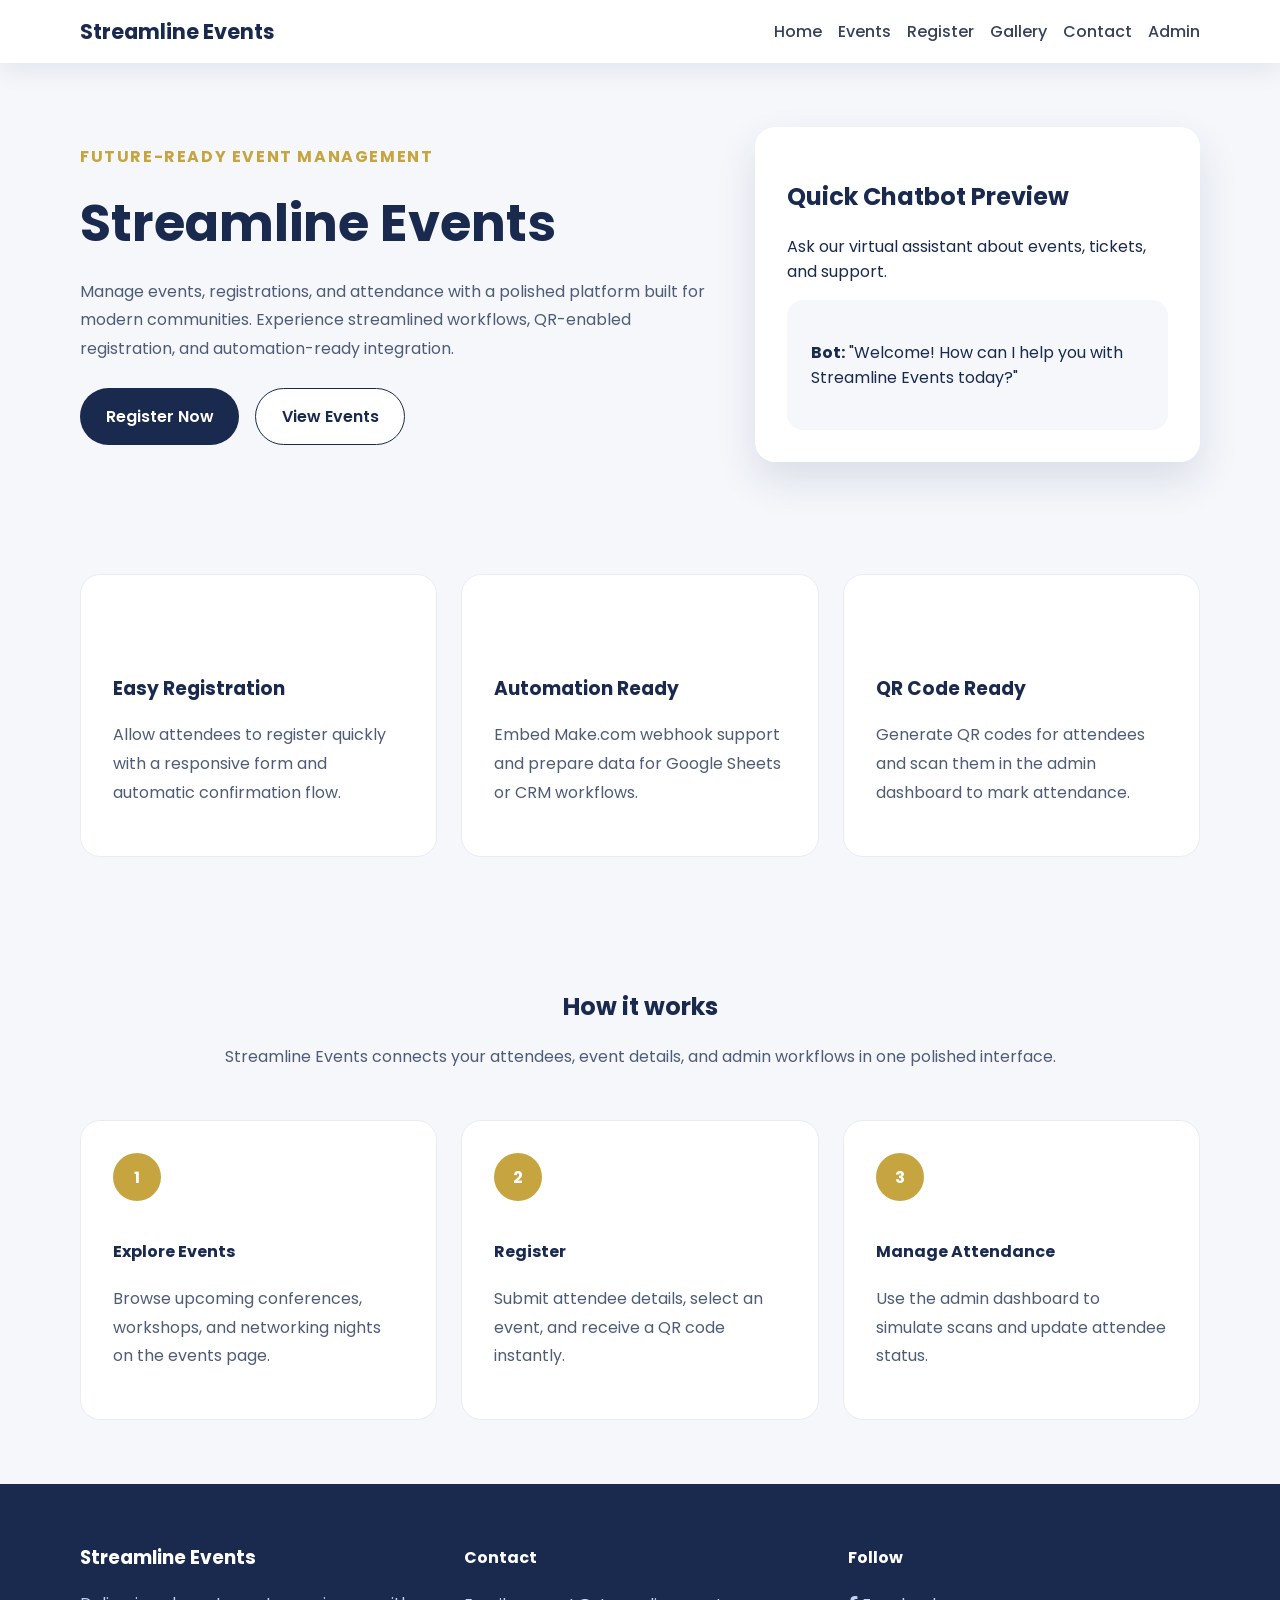
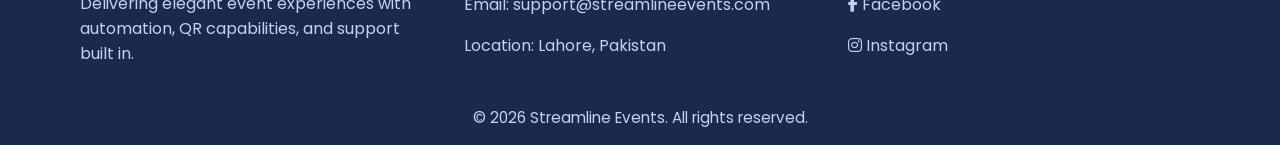
==== index.html @ 6bfb5fe2 "first commit" ====
<!DOCTYPE html>
<html lang="en">
<head>
  <meta charset="UTF-8" />
  <meta name="viewport" content="width=device-width, initial-scale=1.0" />
  <title>Streamline Events | Home</title>
  <link rel="preconnect" href="https://fonts.googleapis.com" />
  <link rel="preconnect" href="https://fonts.gstatic.com" crossorigin />
  <link href="https://fonts.googleapis.com/css2?family=Poppins:wght@300;400;500;600;700&display=swap" rel="stylesheet" />
  <link rel="stylesheet" href="https://cdnjs.cloudflare.com/ajax/libs/font-awesome/6.5.1/css/all.min.css" integrity="sha512-H4oJ61CwPq8bFhfGf7eH3eIuFPeQh+8RId0nJ5zWJpq+F+bD+5pcKXk067YmPbt7OR5jv2LeAqz3YBUGMQ+I5Q==" crossorigin="anonymous" referrerpolicy="no-referrer" />
  <link rel="stylesheet" href="css/style.css" />
</head>
<body>
  <header class="site-header">
    <div class="container nav-container">
      <a class="brand" href="index.html">Streamline Events</a>
      <button class="nav-toggle" aria-label="Toggle menu" aria-expanded="false"><i class="fa-solid fa-bars"></i></button>
      <nav class="main-nav">
        <a href="index.html">Home</a>
        <a href="events.html">Events</a>
        <a href="register.html">Register</a>
        <a href="gallery.html">Gallery</a>
        <a href="contact.html">Contact</a>
        <a href="admin.html">Admin</a>
      </nav>
    </div>
  </header>

  <main>
    <section class="hero-section">
      <div class="container hero-content">
        <div class="hero-copy">
          <span class="eyebrow">Future-Ready Event Management</span>
          <h1>Streamline Events</h1>
          <p>Manage events, registrations, and attendance with a polished platform built for modern communities. Experience streamlined workflows, QR-enabled registration, and automation-ready integration.</p>
          <div class="hero-actions">
            <a class="btn btn-primary" href="register.html">Register Now</a>
            <a class="btn btn-secondary" href="events.html">View Events</a>
          </div>
        </div>
        <div class="hero-preview card shadow">
          <h2>Quick Chatbot Preview</h2>
          <p>Ask our virtual assistant about events, tickets, and support.</p>
          <div class="chatbot-preview">
            <p><strong>Bot:</strong> "Welcome! How can I help you with Streamline Events today?"</p>
          </div>
        </div>
      </div>
    </section>

    <section class="section-alt">
      <div class="container feature-grid">
        <article class="feature-card">
          <i class="fa-solid fa-calendar-check feature-icon"></i>
          <h3>Easy Registration</h3>
          <p>Allow attendees to register quickly with a responsive form and automatic confirmation flow.</p>
        </article>
        <article class="feature-card">
          <i class="fa-solid fa-bell-concierge feature-icon"></i>
          <h3>Automation Ready</h3>
          <p>Embed Make.com webhook support and prepare data for Google Sheets or CRM workflows.</p>
        </article>
        <article class="feature-card">
          <i class="fa-solid fa-qrcode feature-icon"></i>
          <h3>QR Code Ready</h3>
          <p>Generate QR codes for attendees and scan them in the admin dashboard to mark attendance.</p>
        </article>
      </div>
    </section>

    <section class="container review-section">
      <div class="section-heading">
        <h2>How it works</h2>
        <p>Streamline Events connects your attendees, event details, and admin workflows in one polished interface.</p>
      </div>
      <div class="steps-grid">
        <div class="step-card">
          <span class="step-number">1</span>
          <h4>Explore Events</h4>
          <p>Browse upcoming conferences, workshops, and networking nights on the events page.</p>
        </div>
        <div class="step-card">
          <span class="step-number">2</span>
          <h4>Register</h4>
          <p>Submit attendee details, select an event, and receive a QR code instantly.</p>
        </div>
        <div class="step-card">
          <span class="step-number">3</span>
          <h4>Manage Attendance</h4>
          <p>Use the admin dashboard to simulate scans and update attendee status.</p>
        </div>
      </div>
    </section>
  </main>

  <footer class="site-footer">
    <div class="container footer-grid">
      <div>
        <h3>Streamline Events</h3>
        <p>Delivering elegant event experiences with automation, QR capabilities, and support built in.</p>
      </div>
      <div>
        <h4>Contact</h4>
        <p>Email: <a href="mailto:support@streamlineevents.com">support@streamlineevents.com</a></p>
        <p>Location: Lahore, Pakistan</p>
      </div>
      <div>
        <h4>Follow</h4>
        <p><a href="#"><i class="fa-brands fa-facebook-f"></i> Facebook</a></p>
        <p><a href="#"><i class="fa-brands fa-instagram"></i> Instagram</a></p>
      </div>
    </div>
    <div class="footer-note">© 2026 Streamline Events. All rights reserved.</div>
  </footer>

  <script src="js/main.js"></script>
  <script>/* Botpress embed placeholder */
    window.botpressWebchat = { botId: 'YOUR_BOTPRESS_BOT_ID', host: 'https://cdn.botpress.com' };
  </script>
  <script src="https://cdn.botpress.com/webchat/v0/inject.js"></script>
</body>
</html>
---- css/style.css ----
:root {
  --navy: #1A2A4F;
  --white: #ffffff;
  --gold: #C6A43F;
  --light-grey: #f5f7fb;
  --dark-grey: #37415a;
  --shadow: 0 18px 40px rgba(26, 42, 79, 0.12);
}

* {
  box-sizing: border-box;
}

html {
  scroll-behavior: smooth;
}

body {
  margin: 0;
  font-family: 'Poppins', sans-serif;
  background: var(--light-grey);
  color: var(--navy);
}

a {
  color: inherit;
  text-decoration: none;
}

img {
  max-width: 100%;
  display: block;
}

.container {
  width: min(1120px, calc(100% - 2rem));
  margin: 0 auto;
}

.site-header {
  background: var(--white);
  position: sticky;
  top: 0;
  z-index: 100;
  box-shadow: 0 8px 24px rgba(7, 26, 61, 0.08);
}

.nav-container {
  display: flex;
  align-items: center;
  justify-content: space-between;
  gap: 1rem;
  padding: 1rem 0;
}

.brand {
  font-size: 1.3rem;
  font-weight: 700;
  color: var(--navy);
}

.main-nav {
  display: flex;
  flex-wrap: wrap;
  gap: 1rem;
}

.main-nav a {
  font-weight: 500;
  color: var(--dark-grey);
  transition: color 0.2s ease;
}

.main-nav a:hover {
  color: var(--gold);
}

.hero-section,
.page-hero {
  padding: 4rem 0;
}

.hero-content,
.contact-grid,
.admin-panel {
  display: grid;
  gap: 2rem;
}

.hero-content {
  grid-template-columns: 1.3fr 0.9fr;
  align-items: center;
}

.hero-copy h1,
.page-hero h1 {
  font-size: clamp(2.5rem, 4vw, 4rem);
  margin: 0;
  color: var(--navy);
}

.eyebrow {
  display: inline-block;
  margin-bottom: 1rem;
  color: var(--gold);
  font-weight: 700;
  letter-spacing: 0.1em;
  text-transform: uppercase;
}

.hero-copy p,
.page-hero p,
.section-heading p,
.feature-card p,
.step-card p,
.event-card p {
  line-height: 1.8;
  color: #4f5c78;
}

.hero-actions {
  display: flex;
  flex-wrap: wrap;
  gap: 1rem;
  margin-top: 1.5rem;
}

.btn {
  display: inline-flex;
  align-items: center;
  justify-content: center;
  padding: 0.95rem 1.6rem;
  border-radius: 999px;
  font-weight: 600;
  border: none;
  cursor: pointer;
  transition: transform 0.2s ease, box-shadow 0.2s ease;
}

.btn:hover {
  transform: translateY(-2px);
  box-shadow: var(--shadow);
}

.btn-primary {
  background: var(--navy);
  color: var(--white);
}

.btn-secondary {
  background: var(--white);
  color: var(--navy);
  border: 1px solid var(--navy);
}

.card,
.form-card,
.qr-card,
.map-card,
.admin-card,
.feature-card,
.step-card,
.event-card {
  background: var(--white);
  border-radius: 20px;
  padding: 2rem;
}

.shadow {
  box-shadow: var(--shadow);
}

.hero-preview {
  min-height: 320px;
}

.chatbot-preview {
  background: var(--light-grey);
  border-radius: 16px;
  padding: 1.5rem;
  margin-top: 1rem;
}

.feature-grid {
  display: grid;
  grid-template-columns: repeat(3, minmax(220px, 1fr));
  gap: 1.5rem;
  padding: 3rem 0;
}

.feature-card {
  border: 1px solid #e9ecf4;
}

.feature-icon {
  font-size: 2rem;
  color: var(--gold);
  margin-bottom: 1rem;
}

.section-heading {
  text-align: center;
  padding: 4rem 0 2rem;
}

.step-card {
  border: 1px solid #e9ecf4;
}

.step-number {
  display: inline-flex;
  height: 3rem;
  width: 3rem;
  align-items: center;
  justify-content: center;
  border-radius: 50%;
  background: var(--gold);
  color: var(--white);
  font-weight: 700;
  margin-bottom: 1rem;
}

.steps-grid {
  display: grid;
  grid-template-columns: repeat(3, minmax(220px, 1fr));
  gap: 1.5rem;
  padding-bottom: 4rem;
}

.event-cards {
  display: grid;
  grid-template-columns: repeat(auto-fit, minmax(260px, 1fr));
  gap: 1.5rem;
  padding-bottom: 4rem;
}

.event-card {
  position: relative;
}

.event-label {
  display: inline-block;
  background: var(--gold);
  color: var(--white);
  padding: 0.35rem 0.85rem;
  border-radius: 999px;
  font-size: 0.85rem;
  margin-bottom: 1rem;
}

.event-meta {
  color: #6b7a99;
  font-size: 0.95rem;
  margin-bottom: 1rem;
}

.form-section,
.contact-grid,
.admin-panel {
  display: grid;
  grid-template-columns: 1.2fr 0.8fr;
  gap: 2rem;
  padding: 3rem 0 5rem;
}

.form-card input,
.form-card select,
.form-card textarea,
.scanner-box input {
  width: 100%;
  border: 1px solid #daddf0;
  border-radius: 12px;
  padding: 0.95rem 1rem;
  margin-top: 0.5rem;
  margin-bottom: 1.25rem;
  font-family: inherit;
}

.form-card label,
.scanner-box label {
  font-weight: 600;
}

.qr-card {
  display: flex;
  flex-direction: column;
  justify-content: center;
}

.qr-preview {
  display: grid;
  place-items: center;
  min-height: 220px;
  border: 1px dashed #daddf0;
  border-radius: 18px;
  padding: 1rem;
  background: var(--light-grey);
}

.gallery-grid {
  display: grid;
  grid-template-columns: repeat(auto-fit, minmax(220px, 1fr));
  gap: 1.5rem;
  padding: 3rem 0 4rem;
}

.gallery-card {
  border-radius: 20px;
  overflow: hidden;
}

.gallery-card img {
  height: 240px;
  object-fit: cover;
}

.gallery-card figcaption {
  padding: 0.95rem 1rem;
  background: var(--white);
  color: var(--dark-grey);
}

.contact-grid {
  grid-template-columns: 1fr 1fr;
  gap: 2rem;
  padding-bottom: 4rem;
}

.map-card iframe {
  border: none;
  width: 100%;
  height: 420px;
  border-radius: 20px;
}

.contact-details p {
  margin: 0.85rem 0;
  color: #4f5c78;
}

.admin-card {
  padding: 2rem;
}

.table-wrap {
  overflow-x: auto;
}

table {
  width: 100%;
  border-collapse: collapse;
}

thead {
  background: var(--navy);
  color: var(--white);
}

thead th,
tbody td {
  text-align: left;
  padding: 1rem 1rem;
  border-bottom: 1px solid #e6eaf4;
}

tbody tr:hover {
  background: #f7f9ff;
}

.scanner-box {
  display: grid;
  gap: 1rem;
}

.site-footer {
  background: var(--navy);
  color: #c2d2f0;
  padding: 2.5rem 0 1rem;
}

.footer-grid {
  display: grid;
  grid-template-columns: repeat(3, minmax(180px, 1fr));
  gap: 2rem;
  align-items: start;
}

.footer-grid h4,
.footer-grid h3 {
  color: var(--white);
}

.footer-grid a {
  color: #c2d2f0;
}

.footer-note {
  margin-top: 1.5rem;
  text-align: center;
  font-size: 0.95rem;
}

.page-hero {
  background: linear-gradient(135deg, rgba(26,42,79,0.98), rgba(26,42,79,0.9));
  color: var(--white);
  padding: 4rem 0;
}

.page-hero h1,
.page-hero p {
  color: var(--white);
}

.page-hero p {
  max-width: 720px;
}

@media (max-width: 900px) {
  .hero-content,
  .form-section,
  .contact-grid,
  .admin-panel,
  .feature-grid,
  .steps-grid {
    grid-template-columns: 1fr;
  }

  .main-nav {
    justify-content: center;
  }
}

@media (max-width: 640px) {
  .nav-container {
    flex-direction: column;
    align-items: flex-start;
  }

  .hero-section,
  .page-hero {
    padding: 3rem 0;
  }

  .gallery-card img {
    height: 200px;
  }

  .map-card iframe {
    height: 300px;
  }
}

/* Additional responsive tweaks */
@media (max-width: 1200px) {
  .container {
    width: min(960px, calc(100% - 2rem));
  }

  .feature-grid {
    grid-template-columns: repeat(2, minmax(220px, 1fr));
  }

  .steps-grid {
    grid-template-columns: repeat(2, minmax(220px, 1fr));
  }

  .footer-grid {
    grid-template-columns: repeat(2, minmax(180px, 1fr));
  }
}

@media (max-width: 900px) {
  .brand {
    font-size: 1.1rem;
  }

  .main-nav a {
    padding: 0.45rem 0.6rem;
    font-size: 0.95rem;
  }

  .hero-preview {
    min-height: 260px;
  }

  .gallery-card img {
    height: 220px;
  }
}

@media (max-width: 480px) {
  .nav-container {
    align-items: center;
  }

  .main-nav {
    width: 100%;
    justify-content: center;
    gap: 0.5rem;
  }

  .main-nav a {
    display: inline-block;
    padding: 0.6rem 0.9rem;
    border-radius: 10px;
    background: transparent;
  }

  .hero-section,
  .page-hero {
    padding: 2rem 0;
  }

  .hero-content {
    grid-template-columns: 1fr;
  }

  .hero-copy h1 {
    font-size: clamp(1.8rem, 7vw, 2.6rem);
  }

  .hero-preview {
    min-height: 180px;
  }

  .feature-grid,
  .steps-grid {
    grid-template-columns: 1fr;
  }

  .footer-grid {
    grid-template-columns: 1fr;
    text-align: center;
  }

  .map-card iframe {
    height: 240px;
  }
}

/* Accessibility & small polish */
.btn {
  transition: transform 0.12s ease, box-shadow 0.12s ease;
}

.eyebrow {
  color: var(--gold);
}

.feature-icon,
.event-label,
.step-number {
  color: var(--white);
}

/* Mobile nav toggle */
.nav-toggle {
  display: none;
  background: transparent;
  border: none;
  font-size: 1.25rem;
  color: var(--navy);
  padding: 0.35rem 0.5rem;
  cursor: pointer;
}

@media (max-width: 640px) {
  .nav-toggle {
    display: inline-flex;
    align-items: center;
    justify-content: center;
    color: var(--navy);
  }

  .main-nav {
    display: none;
    width: 100%;
  }

  .main-nav.open {
    display: flex;
    flex-direction: column;
    gap: 0.6rem;
    margin-top: 0.75rem;
    background: var(--white);
    padding: 0.75rem;
    border-radius: 12px;
    box-shadow: 0 8px 20px rgba(26,42,79,0.06);
  }

  .main-nav a {
    padding: 0.5rem 0.25rem;
    color: var(--dark-grey);
  }
}

/* ============ FORM VALIDATION STYLES ============ */
.required {
  color: #e74c3c;
}

.form-note {
  font-size: 0.9rem;
  color: #7f8c8d;
  margin-top: 1rem;
}

.error-message {
  color: #e74c3c;
  font-size: 0.85rem;
  margin-top: 0.35rem;
  margin-bottom: 0.5rem;
  min-height: 1.2rem;
}

input.input-error,
select.input-error,
textarea.input-error {
  border: 2px solid #e74c3c !important;
  background-color: rgba(231, 76, 60, 0.05);
}

input.input-valid,
select.input-valid,
textarea.input-valid {
  border: 2px solid #27ae60 !important;
  background-color: rgba(39, 174, 96, 0.03);
}

.form-card input:disabled,
.form-card select:disabled {
  background: var(--light-grey);
  cursor: not-allowed;
}

/* ============ ADMIN SECTION STYLES ============ */
.admin-section {
  padding: 3rem 0;
}

.admin-tabs {
  display: flex;
  gap: 0.5rem;
  margin-bottom: 2rem;
  flex-wrap: wrap;
  background: var(--white);
  padding: 1rem;
  border-radius: 12px;
  box-shadow: 0 2px 8px rgba(26, 42, 79, 0.04);
}

.tab-btn {
  background: transparent;
  border: none;
  padding: 0.75rem 1.5rem;
  cursor: pointer;
  font-weight: 600;
  color: var(--dark-grey);
  border-bottom: 3px solid transparent;
  transition: all 0.2s ease;
  border-radius: 8px 8px 0 0;
}

.tab-btn:hover {
  color: var(--gold);
}

.tab-btn.active {
  color: var(--navy);
  border-bottom-color: var(--gold);
  background: var(--light-grey);
}

.tab-content {
  display: none;
}

.tab-content.active {
  display: block;
}

.stats-grid {
  display: grid;
  grid-template-columns: repeat(4, minmax(200px, 1fr));
  gap: 1.5rem;
  margin-bottom: 2rem;
}

.stat-card {
  background: var(--white);
  padding: 1.5rem;
  border-radius: 12px;
  box-shadow: 0 2px 8px rgba(26, 42, 79, 0.06);
  text-align: center;
  border-top: 4px solid var(--gold);
}

.stat-card h3 {
  margin: 0.5rem 0 0;
  font-size: 1rem;
  color: var(--dark-grey);
}

.stat-number {
  font-size: 2.5rem;
  font-weight: 700;
  color: var(--navy);
  margin: 0.5rem 0;
}

.chart-container {
  background: var(--white);
  padding: 1.5rem;
  border-radius: 12px;
  box-shadow: 0 2px 8px rgba(26, 42, 79, 0.06);
}

.chart-container h3 {
  margin-top: 0;
  color: var(--navy);
}

.form-row {
  display: grid;
  grid-template-columns: 1fr 1fr;
  gap: 1.5rem;
  margin-bottom: 1rem;
}

.form-group {
  display: grid;
  gap: 0.5rem;
}

.form-group label {
  font-weight: 600;
  color: var(--navy);
}

.form-group input,
.form-group select,
.form-group textarea {
  width: 100%;
  border: 1px solid #daddf0;
  border-radius: 8px;
  padding: 0.8rem;
  font-family: inherit;
  font-size: 1rem;
}

.form-group input:focus,
.form-group select:focus,
.form-group textarea:focus {
  outline: none;
  border-color: var(--gold);
  box-shadow: 0 0 0 3px rgba(198, 164, 63, 0.1);
}

.badge {
  display: inline-block;
  padding: 0.35rem 0.85rem;
  border-radius: 999px;
  font-size: 0.85rem;
  font-weight: 600;
}

.badge-success {
  background: #d4edda;
  color: #155724;
}

.badge-danger {
  background: #f8d7da;
  color: #721c24;
}

.btn-icon {
  background: transparent;
  border: 1px solid #daddf0;
  padding: 0.5rem 0.8rem;
  border-radius: 8px;
  cursor: pointer;
  font-size: 0.85rem;
  color: var(--navy);
  transition: all 0.2s ease;
  font-family: inherit;
}

.btn-icon:hover {
  background: var(--light-grey);
  border-color: var(--gold);
  color: var(--gold);
}

.btn-small {
  display: inline-block;
  padding: 0.4rem 0.8rem;
  background: var(--gold);
  color: var(--white);
  border-radius: 8px;
  font-size: 0.85rem;
  font-weight: 600;
  transition: all 0.2s ease;
}

.btn-small:hover {
  opacity: 0.9;
  transform: translateY(-2px);
}

.export-buttons {
  padding: 1.5rem 0;
}

/* ============ RESPONSIVE ADMIN ============ */
@media (max-width: 1200px) {
  .stats-grid {
    grid-template-columns: repeat(2, minmax(150px, 1fr));
  }

  .form-row {
    grid-template-columns: 1fr;
  }
}

@media (max-width: 768px) {
  .admin-tabs {
    flex-direction: column;
  }

  .tab-btn {
    width: 100%;
    border-bottom: none;
    border-left: 3px solid transparent;
  }

  .tab-btn.active {
    border-left-color: var(--gold);
    border-bottom-color: transparent;
  }

  .stats-grid {
    grid-template-columns: repeat(2, 1fr);
    gap: 1rem;
  }

  .stat-card {
    padding: 1rem;
  }

  .stat-number {
    font-size: 2rem;
  }

  .admin-card {
    padding: 1rem;
  }

  table {
    font-size: 0.9rem;
  }

  thead th,
  tbody td {
    padding: 0.75rem 0.5rem;
  }

  .form-group input,
  .form-group select,
  .form-group textarea {
    padding: 0.7rem;
  }
}

@media (max-width: 480px) {
  .stats-grid {
    grid-template-columns: 1fr;
  }

  .stat-card h3 {
    font-size: 0.9rem;
  }

  .stat-number {
    font-size: 1.75rem;
  }

  .export-buttons {
    display: flex;
    flex-direction: column;
  }

  .btn {
    width: 100%;
    justify-content: center;
  }

  #attendanceForm {
    display: flex;
    flex-direction: column;
    gap: 1rem;
  }

  #attendanceForm > div {
    flex-direction: column;
  }

  #attendanceForm input,
  #attendanceForm select {
    width: 100%;
  }
}
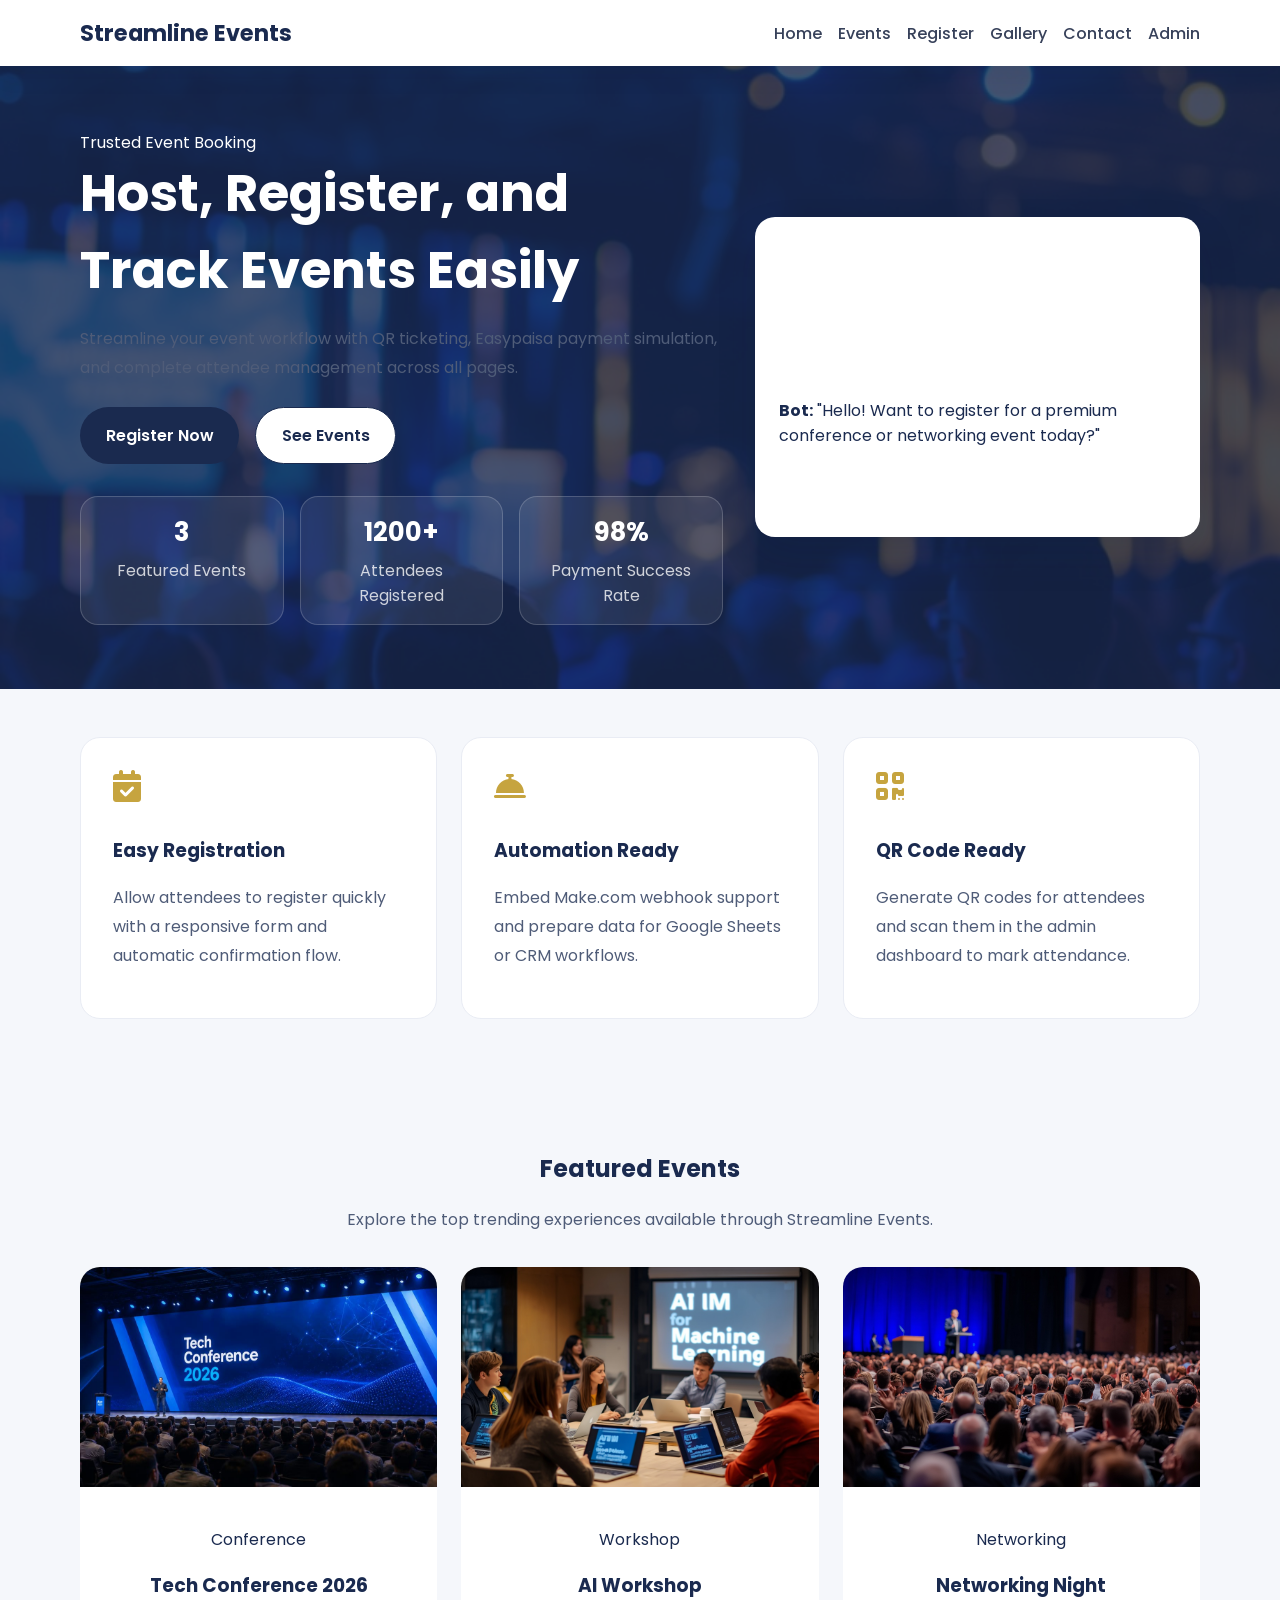
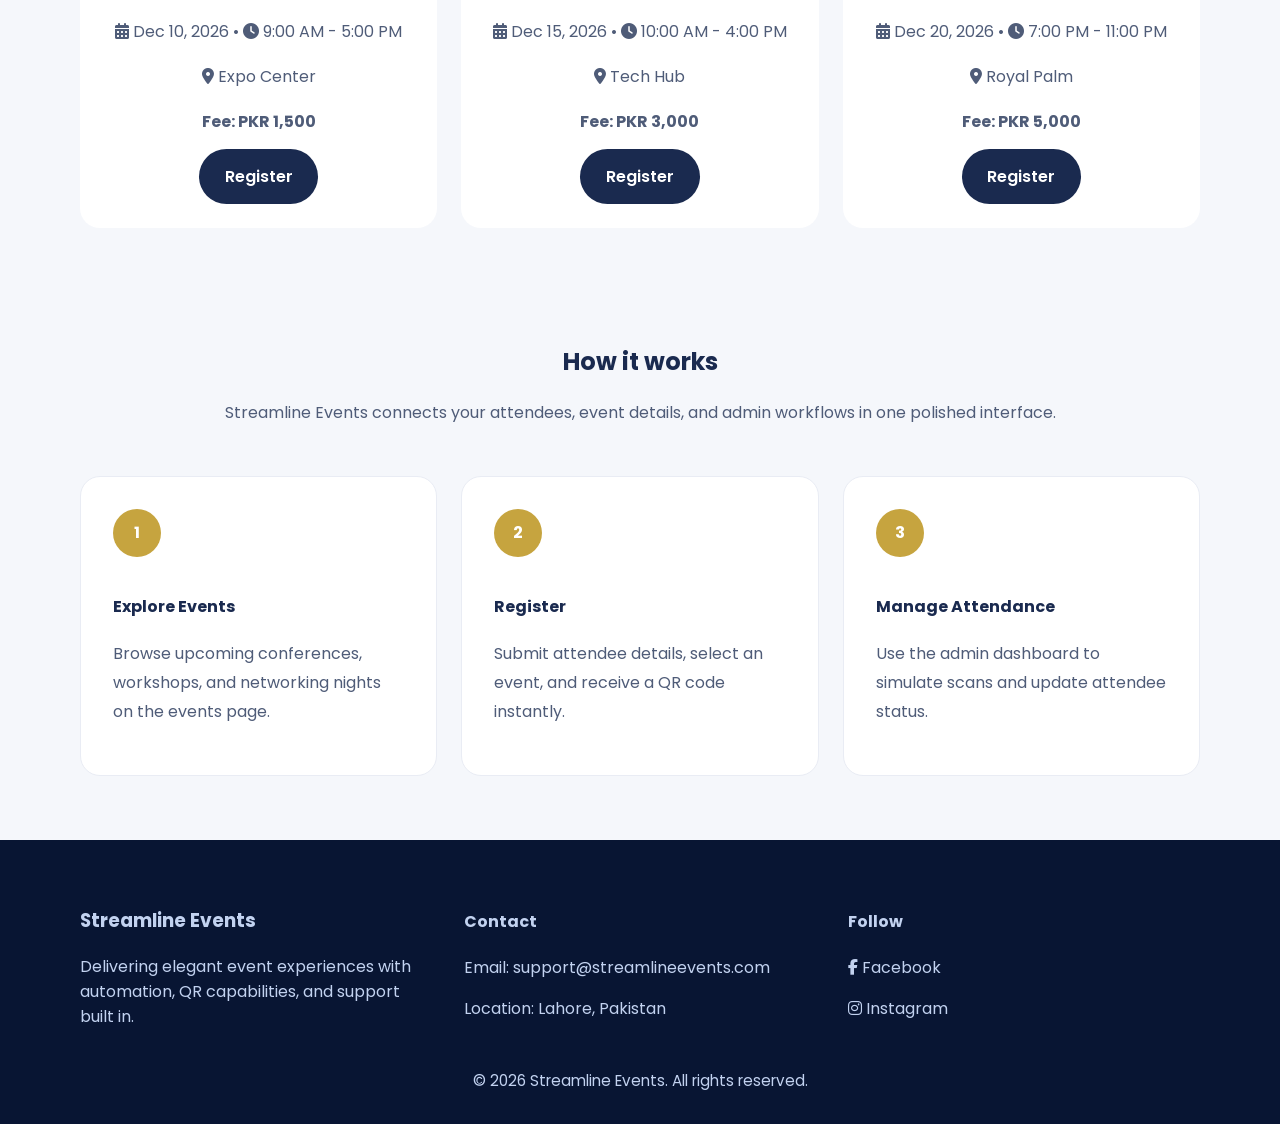
==== commit 2b285a1a: "Added images, event time, registration fee, Easypaisa demo, and admin panel updates" ====
--- a/index.html
+++ b/index.html
@@ -9,6 +9,7 @@
   <link href="https://fonts.googleapis.com/css2?family=Poppins:wght@300;400;500;600;700&display=swap" rel="stylesheet" />
   <link rel="stylesheet" href="https://cdnjs.cloudflare.com/ajax/libs/font-awesome/6.5.1/css/all.min.css" integrity="sha512-H4oJ61CwPq8bFhfGf7eH3eIuFPeQh+8RId0nJ5zWJpq+F+bD+5pcKXk067YmPbt7OR5jv2LeAqz3YBUGMQ+I5Q==" crossorigin="anonymous" referrerpolicy="no-referrer" />
   <link rel="stylesheet" href="css/style.css" />
+
 </head>
 <body>
   <header class="site-header">
@@ -27,22 +28,37 @@
   </header>
 
   <main>
-    <section class="hero-section">
+    <section class="hero-section hero-background" style="background-image: url('assets/images/hero-banner.jpg');">
       <div class="container hero-content">
         <div class="hero-copy">
-          <span class="eyebrow">Future-Ready Event Management</span>
-          <h1>Streamline Events</h1>
-          <p>Manage events, registrations, and attendance with a polished platform built for modern communities. Experience streamlined workflows, QR-enabled registration, and automation-ready integration.</p>
+          <span class="eyebrow">Trusted Event Booking</span>
+          <h1>Host, Register, and Track Events Easily</h1>
+          <p>Streamline your event workflow with QR ticketing, Easypaisa payment simulation, and complete attendee management across all pages.</p>
           <div class="hero-actions">
             <a class="btn btn-primary" href="register.html">Register Now</a>
-            <a class="btn btn-secondary" href="events.html">View Events</a>
+            <a class="btn btn-secondary" href="events.html">See Events</a>
+          </div>
+          <div class="hero-stats">
+            <div class="hero-stat">
+              <strong>3</strong>
+              <span>Featured Events</span>
+            </div>
+            <div class="hero-stat">
+              <strong>1200+</strong>
+              <span>Attendees Registered</span>
+            </div>
+            <div class="hero-stat">
+              <strong>98%</strong>
+              <span>Payment Success Rate</span>
+            </div>
           </div>
         </div>
+
         <div class="hero-preview card shadow">
-          <h2>Quick Chatbot Preview</h2>
-          <p>Ask our virtual assistant about events, tickets, and support.</p>
+          <h2>Live Support Preview</h2>
+          <p>Chat with our virtual assistant for event guidance, registration help, and booking support.</p>
           <div class="chatbot-preview">
-            <p><strong>Bot:</strong> "Welcome! How can I help you with Streamline Events today?"</p>
+            <p><strong>Bot:</strong> "Hello! Want to register for a premium conference or networking event today?"</p>
           </div>
         </div>
       </div>
@@ -64,6 +80,46 @@
           <i class="fa-solid fa-qrcode feature-icon"></i>
           <h3>QR Code Ready</h3>
           <p>Generate QR codes for attendees and scan them in the admin dashboard to mark attendance.</p>
+        </article>
+      </div>
+    </section>
+
+    <section class="container section-heading">
+      <h2>Featured Events</h2>
+      <p>Explore the top trending experiences available through Streamline Events.</p>
+      <div class="event-grid">
+        <article class="event-card card">
+          <img src="assets/images/tech-conference.jpg" alt="Tech Conference 2026" />
+          <div class="event-card-content">
+            <span class="event-label">Conference</span>
+            <h3>Tech Conference 2026</h3>
+            <p class="event-meta"><i class="fa-solid fa-calendar-days"></i> Dec 10, 2026 • <i class="fa-solid fa-clock"></i> 9:00 AM - 5:00 PM</p>
+            <p class="event-meta"><i class="fa-solid fa-location-dot"></i> Expo Center</p>
+            <p class="event-fee">Fee: PKR 1,500</p>
+            <a class="btn btn-primary" href="register.html">Register</a>
+          </div>
+        </article>
+        <article class="event-card card">
+          <img src="assets/images/ai-workshop.jpg" alt="AI Workshop" />
+          <div class="event-card-content">
+            <span class="event-label">Workshop</span>
+            <h3>AI Workshop</h3>
+            <p class="event-meta"><i class="fa-solid fa-calendar-days"></i> Dec 15, 2026 • <i class="fa-solid fa-clock"></i> 10:00 AM - 4:00 PM</p>
+            <p class="event-meta"><i class="fa-solid fa-location-dot"></i> Tech Hub</p>
+            <p class="event-fee">Fee: PKR 3,000</p>
+            <a class="btn btn-primary" href="register.html">Register</a>
+          </div>
+        </article>
+        <article class="event-card card">
+          <img src="assets/images/networking-night.jpg" alt="Networking Night" />
+          <div class="event-card-content">
+            <span class="event-label">Networking</span>
+            <h3>Networking Night</h3>
+            <p class="event-meta"><i class="fa-solid fa-calendar-days"></i> Dec 20, 2026 • <i class="fa-solid fa-clock"></i> 7:00 PM - 11:00 PM</p>
+            <p class="event-meta"><i class="fa-solid fa-location-dot"></i> Royal Palm</p>
+            <p class="event-fee">Fee: PKR 5,000</p>
+            <a class="btn btn-primary" href="register.html">Register</a>
+          </div>
         </article>
       </div>
     </section>
@@ -118,5 +174,6 @@
     window.botpressWebchat = { botId: 'YOUR_BOTPRESS_BOT_ID', host: 'https://cdn.botpress.com' };
   </script>
   <script src="https://cdn.botpress.com/webchat/v0/inject.js"></script>
+
 </body>
 </html>
--- a/css/style.css
+++ b/css/style.css
@@ -4,7 +4,7 @@
   --gold: #C6A43F;
   --light-grey: #f5f7fb;
   --dark-grey: #37415a;
-  --shadow: 0 18px 40px rgba(26, 42, 79, 0.12);
+  --shadow: 0 18px 40px rgba(7, 26, 61, 0.12);
 }
 
 * {
@@ -54,7 +54,7 @@
 }
 
 .brand {
-  font-size: 1.3rem;
+  font-size: 1.4rem;
   font-weight: 700;
   color: var(--navy);
 }
@@ -63,6 +63,7 @@
   display: flex;
   flex-wrap: wrap;
   gap: 1rem;
+  transition: max-height 0.3s ease;
 }
 
 .main-nav a {
@@ -75,14 +76,46 @@
   color: var(--gold);
 }
 
+.nav-toggle {
+  display: none;
+  border: none;
+  background: transparent;
+  color: var(--navy);
+  font-size: 1.3rem;
+  cursor: pointer;
+}
+
+.nav-open .main-nav {
+  max-height: 420px;
+}
+
 .hero-section,
-.page-hero {
+.page-hero,
+.registration-hero,
+.admin-hero,
+.contact-hero {
   padding: 4rem 0;
+}
+
+.hero-background {
+  background-image: url('assets/images/hero-banner.jpg');
+  background-size: cover;
+  background-position: center;
+  position: relative;
+  color: var(--white);
+}
+
+.hero-background::before {
+  content: '';
+  position: absolute;
+  inset: 0;
+  background: rgba(26, 42, 79, 0.8);
 }
 
 .hero-content,
 .contact-grid,
-.admin-panel {
+.admin-stats,
+.admin-grid {
   display: grid;
   gap: 2rem;
 }
@@ -90,22 +123,26 @@
 .hero-content {
   grid-template-columns: 1.3fr 0.9fr;
   align-items: center;
+  position: relative;
+}
+
+.hero-copy,
+.hero-preview,
+.page-hero .container,
+.registration-hero .container,
+.admin-hero .container,
+.contact-hero .container {
+  position: relative;
+  z-index: 1;
 }
 
 .hero-copy h1,
-.page-hero h1 {
+.page-hero h1,
+.admin-hero h1,
+.registration-hero h1,
+.contact-hero h1 {
   font-size: clamp(2.5rem, 4vw, 4rem);
   margin: 0;
-  color: var(--navy);
-}
-
-.eyebrow {
-  display: inline-block;
-  margin-bottom: 1rem;
-  color: var(--gold);
-  font-weight: 700;
-  letter-spacing: 0.1em;
-  text-transform: uppercase;
 }
 
 .hero-copy p,
@@ -113,7 +150,9 @@
 .section-heading p,
 .feature-card p,
 .step-card p,
-.event-card p {
+.event-card p,
+.qr-card p,
+.stat-card span {
   line-height: 1.8;
   color: #4f5c78;
 }
@@ -153,6 +192,12 @@
   border: 1px solid var(--navy);
 }
 
+.btn-small {
+  padding: 0.55rem 0.95rem;
+  border-radius: 12px;
+  font-size: 0.9rem;
+}
+
 .card,
 .form-card,
 .qr-card,
@@ -160,10 +205,11 @@
 .admin-card,
 .feature-card,
 .step-card,
-.event-card {
+.event-card,
+.stat-card,
+.modal-dialog {
   background: var(--white);
   border-radius: 20px;
-  padding: 2rem;
 }
 
 .shadow {
@@ -175,10 +221,37 @@
 }
 
 .chatbot-preview {
-  background: var(--light-grey);
+  background: rgba(255, 255, 255, 0.95);
   border-radius: 16px;
   padding: 1.5rem;
   margin-top: 1rem;
+  color: var(--navy);
+}
+
+.hero-stats {
+  display: grid;
+  grid-template-columns: repeat(3, minmax(120px, 1fr));
+  gap: 1rem;
+  margin-top: 2rem;
+}
+
+.hero-stat {
+  background: rgba(255, 255, 255, 0.08);
+  border: 1px solid rgba(255, 255, 255, 0.18);
+  border-radius: 18px;
+  padding: 1rem 1.2rem;
+  text-align: center;
+}
+
+.hero-stat strong {
+  display: block;
+  font-size: 1.6rem;
+  margin-bottom: 0.35rem;
+}
+
+.hero-stat span {
+  display: block;
+  color: rgba(255, 255, 255, 0.78);
 }
 
 .feature-grid {
@@ -190,6 +263,7 @@
 
 .feature-card {
   border: 1px solid #e9ecf4;
+  padding: 2rem;
 }
 
 .feature-icon {
@@ -205,6 +279,7 @@
 
 .step-card {
   border: 1px solid #e9ecf4;
+  padding: 2rem;
 }
 
 .step-number {
@@ -227,46 +302,60 @@
   padding-bottom: 4rem;
 }
 
+.event-grid,
 .event-cards {
   display: grid;
-  grid-template-columns: repeat(auto-fit, minmax(260px, 1fr));
+  grid-template-columns: repeat(auto-fit, minmax(300px, 1fr));
   gap: 1.5rem;
-  padding-bottom: 4rem;
+  margin-top: 2rem;
+  justify-content: center;
 }
 
 .event-card {
-  position: relative;
-}
-
-.event-label {
-  display: inline-block;
-  background: var(--gold);
-  color: var(--white);
-  padding: 0.35rem 0.85rem;
-  border-radius: 999px;
-  font-size: 0.85rem;
-  margin-bottom: 1rem;
-}
-
-.event-meta {
-  color: #6b7a99;
-  font-size: 0.95rem;
-  margin-bottom: 1rem;
+  overflow: hidden;
+  display: grid;
+  gap: 1rem;
+}
+
+.event-card img {
+  width: 100%;
+  height: 220px;
+  object-fit: cover;
+}
+
+.event-card-content {
+  padding: 1.5rem;
+}
+
+.event-fee {
+  font-weight: 700;
+  margin: 0.75rem 0;
+  color: var(--navy);
 }
 
 .form-section,
 .contact-grid,
-.admin-panel {
+.admin-grid {
   display: grid;
   grid-template-columns: 1.2fr 0.8fr;
   gap: 2rem;
   padding: 3rem 0 5rem;
 }
 
+.form-card,
+.qr-card,
+.map-card,
+.admin-card {
+  padding: 2rem;
+}
+
 .form-card input,
 .form-card select,
 .form-card textarea,
-.scanner-box input {
+.scanner-box input,
+.admin-form input,
+.admin-form textarea,
+.admin-form select {
   width: 100%;
   border: 1px solid #daddf0;
   border-radius: 12px;
@@ -277,29 +366,112 @@
 }
 
 .form-card label,
-.scanner-box label {
+.scanner-box label,
+.admin-form label {
   font-weight: 600;
 }
 
+.fee-display {
+  font-weight: 700;
+  margin-bottom: 1rem;
+  color: var(--navy);
+}
+
+.checkbox-label {
+  display: flex;
+  align-items: center;
+  gap: 0.75rem;
+  margin-bottom: 1rem;
+  font-weight: 500;
+}
+
+input.input-error,
+select.input-error,
+textarea.input-error {
+  border-color: #f24e4e;
+}
+
+.error-message {
+  color: #d12828;
+  font-size: 0.9rem;
+  min-height: 1.1rem;
+  margin-top: -0.75rem;
+  margin-bottom: 1rem;
+}
+
+.form-note {
+  margin-top: 0.5rem;
+  color: #6b7a99;
+}
+
+.ticket-decor {
+  position: absolute;
+  inset: 1rem auto auto 1rem;
+  width: 120px;
+  height: 120px;
+  background-size: cover;
+  background-position: center;
+  border-radius: 18px;
+  opacity: 0.16;
+  z-index: 0;
+}
+
 .qr-card {
-  display: flex;
-  flex-direction: column;
-  justify-content: center;
+  position: relative;
+  overflow: hidden;
+}
+
+.qr-card h2,
+.qr-card p {
+  position: relative;
+  z-index: 1;
 }
 
 .qr-preview {
+  position: relative;
   display: grid;
   place-items: center;
-  min-height: 220px;
-  border: 1px dashed #daddf0;
-  border-radius: 18px;
-  padding: 1rem;
-  background: var(--light-grey);
+  min-height: 260px;
+  border-radius: 20px;
+  padding: 1.5rem;
+  background-image: url('../assets/images/ticket-bg.jpg');
+  background-size: cover;
+  background-position: center;
+  color: var(--white);
+  text-align: center;
+  overflow: hidden;
+}
+
+.qr-preview::before {
+  content: '';
+  position: absolute;
+  inset: 0;
+  background: rgba(0, 0, 0, 0.36);
+  border-radius: 20px;
+  z-index: 0;
+}
+
+.qr-preview img,
+.qr-preview svg {
+  position: relative;
+  z-index: 1;
+  max-width: 180px;
+  max-height: 180px;
+}
+
+.qr-preview p {
+  position: relative;
+  z-index: 1;
+}
+
+.qr-note {
+  margin-top: 1rem;
+  color: #4f5c78;
 }
 
 .gallery-grid {
   display: grid;
-  grid-template-columns: repeat(auto-fit, minmax(220px, 1fr));
+  grid-template-columns: repeat(3, minmax(280px, 1fr));
   gap: 1.5rem;
   padding: 3rem 0 4rem;
 }
@@ -320,17 +492,35 @@
   color: var(--dark-grey);
 }
 
+.site-footer {
+  background: #081533;
+  color: #c2d2f0;
+  padding: 3rem 0 2rem;
+}
+
+.footer-grid {
+  display: grid;
+  grid-template-columns: repeat(3, minmax(180px, 1fr));
+  gap: 2rem;
+  align-items: start;
+}
+
+.footer-note {
+  margin-top: 1.5rem;
+  text-align: center;
+  font-size: 0.95rem;
+}
+
 .contact-grid {
   grid-template-columns: 1fr 1fr;
   gap: 2rem;
   padding-bottom: 4rem;
 }
 
-.map-card iframe {
-  border: none;
+.map-card img {
+  border-radius: 20px;
   width: 100%;
-  height: 420px;
-  border-radius: 20px;
+  height: auto;
 }
 
 .contact-details p {
@@ -338,95 +528,224 @@
   color: #4f5c78;
 }
 
-.admin-card {
+.admin-stats {
+  display: grid;
+  grid-template-columns: repeat(4, minmax(180px, 1fr));
+  gap: 1rem;
+  margin-bottom: 2rem;
+}
+
+.stat-card {
+  padding: 1.6rem;
+  border-radius: 20px;
+  box-shadow: var(--shadow);
+}
+
+.stat-card span {
+  display: block;
+  color: #6b7a99;
+  margin-bottom: 0.75rem;
+}
+
+.stat-card strong {
+  font-size: 2rem;
+  color: var(--navy);
+}
+
+.admin-grid {
+  display: grid;
+  grid-template-columns: 1fr 1fr;
+  gap: 1.5rem;
+  margin-bottom: 4rem;
+}
+
+.admin-form {
+  display: grid;
+  gap: 1rem;
+  margin-bottom: 2rem;
+}
+
+.admin-form-row {
+  display: grid;
+  gap: 0.5rem;
+}
+
+.admin-form-actions {
+  display: flex;
+  flex-wrap: wrap;
+  gap: 1rem;
+  align-items: center;
+}
+
+.admin-card-header {
+  display: flex;
+  flex-wrap: wrap;
+  justify-content: space-between;
+  align-items: center;
+  gap: 1rem;
+  margin-bottom: 1rem;
+}
+
+.admin-filter {
+  display: flex;
+  flex-wrap: wrap;
+  gap: 1rem;
+  align-items: center;
+}
+
+.attendance-counts {
+  display: grid;
+  grid-template-columns: repeat(auto-fit, minmax(180px, 1fr));
+  gap: 1rem;
+  margin: 1.5rem 0;
+}
+
+.attendance-count-card {
+  padding: 1rem;
+  border-radius: 18px;
+  background: var(--white);
+  box-shadow: var(--shadow);
+}
+
+.modal {
+  position: fixed;
+  inset: 0;
+  display: none;
+  align-items: center;
+  justify-content: center;
+  background: rgba(0, 0, 0, 0.56);
+  z-index: 999;
+  padding: 1.5rem;
+}
+
+.modal.active {
+  display: flex;
+}
+
+.modal-dialog {
+  width: min(520px, 100%);
   padding: 2rem;
-}
-
-.table-wrap {
-  overflow-x: auto;
-}
-
-table {
-  width: 100%;
-  border-collapse: collapse;
-}
-
-thead {
-  background: var(--navy);
+  position: relative;
+}
+
+.modal-close {
+  position: absolute;
+  top: 1rem;
+  right: 1rem;
+  border: none;
+  background: transparent;
+  font-size: 1.6rem;
+  cursor: pointer;
+}
+
+.modal-header {
+  display: flex;
+  align-items: center;
+  justify-content: space-between;
+  margin-bottom: 1.5rem;
+}
+
+.payment-brand {
+  display: flex;
+  flex-direction: column;
+  gap: 0.25rem;
+}
+
+.payment-logo {
+  font-size: 1.5rem;
+  font-weight: 700;
+  color: #00A859;
+}
+
+.modal-body {
+  display: grid;
+  gap: 1rem;
+}
+
+.modal-row {
+  display: grid;
+  gap: 0.5rem;
+}
+
+.modal-row strong {
+  font-size: 1.2rem;
+}
+
+.payment-note {
+  color: #4f5c78;
+  font-size: 0.95rem;
+}
+
+.table-actions {
+  display: flex;
+  flex-wrap: wrap;
+  gap: 0.5rem;
+}
+
+.page-hero,
+.admin-hero,
+.registration-hero,
+.contact-hero,
+.hero-section {
+  position: relative;
+}
+
+.page-hero::before,
+.admin-hero::before,
+.registration-hero::before,
+.contact-hero::before {
+  content: '';
+  position: absolute;
+  inset: 0;
+  background: linear-gradient(135deg, rgba(26, 42, 79, 0.9), rgba(48, 73, 136, 0.8));
+  z-index: 0;
+}
+
+.page-hero .container,
+.admin-hero .container,
+.registration-hero .container,
+.contact-hero .container {
+  position: relative;
+  z-index: 1;
+}
+
+.page-hero h1,
+.admin-hero h1,
+.registration-hero h1,
+.contact-hero h1,
+.page-hero p,
+.admin-hero p,
+.registration-hero p,
+.contact-hero p {
   color: var(--white);
-}
-
-thead th,
-tbody td {
-  text-align: left;
-  padding: 1rem 1rem;
-  border-bottom: 1px solid #e6eaf4;
-}
-
-tbody tr:hover {
-  background: #f7f9ff;
-}
-
-.scanner-box {
-  display: grid;
-  gap: 1rem;
-}
-
-.site-footer {
-  background: var(--navy);
-  color: #c2d2f0;
-  padding: 2.5rem 0 1rem;
-}
-
-.footer-grid {
-  display: grid;
-  grid-template-columns: repeat(3, minmax(180px, 1fr));
-  gap: 2rem;
-  align-items: start;
-}
-
-.footer-grid h4,
-.footer-grid h3 {
-  color: var(--white);
-}
-
-.footer-grid a {
-  color: #c2d2f0;
-}
-
-.footer-note {
-  margin-top: 1.5rem;
-  text-align: center;
-  font-size: 0.95rem;
-}
-
-.page-hero {
-  background: linear-gradient(135deg, rgba(26,42,79,0.98), rgba(26,42,79,0.9));
-  color: var(--white);
-  padding: 4rem 0;
-}
-
-.page-hero h1,
-.page-hero p {
-  color: var(--white);
-}
-
-.page-hero p {
-  max-width: 720px;
 }
 
 @media (max-width: 900px) {
   .hero-content,
   .form-section,
   .contact-grid,
-  .admin-panel,
+  .admin-stats,
+  .admin-grid,
   .feature-grid,
-  .steps-grid {
+  .steps-grid,
+  .footer-grid,
+  .gallery-grid {
     grid-template-columns: 1fr;
   }
 
+  .hero-stats {
+    grid-template-columns: 1fr;
+  }
+
   .main-nav {
-    justify-content: center;
+    max-height: 0;
+    overflow: hidden;
+    flex-direction: column;
+    width: 100%;
+  }
+
+  .nav-toggle {
+    display: block;
   }
 }
 
@@ -437,7 +756,10 @@
   }
 
   .hero-section,
-  .page-hero {
+  .page-hero,
+  .registration-hero,
+  .admin-hero,
+  .contact-hero {
     padding: 3rem 0;
   }
 
@@ -445,469 +767,7 @@
     height: 200px;
   }
 
-  .map-card iframe {
+  .map-card img {
     height: 300px;
   }
 }
-
-/* Additional responsive tweaks */
-@media (max-width: 1200px) {
-  .container {
-    width: min(960px, calc(100% - 2rem));
-  }
-
-  .feature-grid {
-    grid-template-columns: repeat(2, minmax(220px, 1fr));
-  }
-
-  .steps-grid {
-    grid-template-columns: repeat(2, minmax(220px, 1fr));
-  }
-
-  .footer-grid {
-    grid-template-columns: repeat(2, minmax(180px, 1fr));
-  }
-}
-
-@media (max-width: 900px) {
-  .brand {
-    font-size: 1.1rem;
-  }
-
-  .main-nav a {
-    padding: 0.45rem 0.6rem;
-    font-size: 0.95rem;
-  }
-
-  .hero-preview {
-    min-height: 260px;
-  }
-
-  .gallery-card img {
-    height: 220px;
-  }
-}
-
-@media (max-width: 480px) {
-  .nav-container {
-    align-items: center;
-  }
-
-  .main-nav {
-    width: 100%;
-    justify-content: center;
-    gap: 0.5rem;
-  }
-
-  .main-nav a {
-    display: inline-block;
-    padding: 0.6rem 0.9rem;
-    border-radius: 10px;
-    background: transparent;
-  }
-
-  .hero-section,
-  .page-hero {
-    padding: 2rem 0;
-  }
-
-  .hero-content {
-    grid-template-columns: 1fr;
-  }
-
-  .hero-copy h1 {
-    font-size: clamp(1.8rem, 7vw, 2.6rem);
-  }
-
-  .hero-preview {
-    min-height: 180px;
-  }
-
-  .feature-grid,
-  .steps-grid {
-    grid-template-columns: 1fr;
-  }
-
-  .footer-grid {
-    grid-template-columns: 1fr;
-    text-align: center;
-  }
-
-  .map-card iframe {
-    height: 240px;
-  }
-}
-
-/* Accessibility & small polish */
-.btn {
-  transition: transform 0.12s ease, box-shadow 0.12s ease;
-}
-
-.eyebrow {
-  color: var(--gold);
-}
-
-.feature-icon,
-.event-label,
-.step-number {
-  color: var(--white);
-}
-
-/* Mobile nav toggle */
-.nav-toggle {
-  display: none;
-  background: transparent;
-  border: none;
-  font-size: 1.25rem;
-  color: var(--navy);
-  padding: 0.35rem 0.5rem;
-  cursor: pointer;
-}
-
-@media (max-width: 640px) {
-  .nav-toggle {
-    display: inline-flex;
-    align-items: center;
-    justify-content: center;
-    color: var(--navy);
-  }
-
-  .main-nav {
-    display: none;
-    width: 100%;
-  }
-
-  .main-nav.open {
-    display: flex;
-    flex-direction: column;
-    gap: 0.6rem;
-    margin-top: 0.75rem;
-    background: var(--white);
-    padding: 0.75rem;
-    border-radius: 12px;
-    box-shadow: 0 8px 20px rgba(26,42,79,0.06);
-  }
-
-  .main-nav a {
-    padding: 0.5rem 0.25rem;
-    color: var(--dark-grey);
-  }
-}
-
-/* ============ FORM VALIDATION STYLES ============ */
-.required {
-  color: #e74c3c;
-}
-
-.form-note {
-  font-size: 0.9rem;
-  color: #7f8c8d;
-  margin-top: 1rem;
-}
-
-.error-message {
-  color: #e74c3c;
-  font-size: 0.85rem;
-  margin-top: 0.35rem;
-  margin-bottom: 0.5rem;
-  min-height: 1.2rem;
-}
-
-input.input-error,
-select.input-error,
-textarea.input-error {
-  border: 2px solid #e74c3c !important;
-  background-color: rgba(231, 76, 60, 0.05);
-}
-
-input.input-valid,
-select.input-valid,
-textarea.input-valid {
-  border: 2px solid #27ae60 !important;
-  background-color: rgba(39, 174, 96, 0.03);
-}
-
-.form-card input:disabled,
-.form-card select:disabled {
-  background: var(--light-grey);
-  cursor: not-allowed;
-}
-
-/* ============ ADMIN SECTION STYLES ============ */
-.admin-section {
-  padding: 3rem 0;
-}
-
-.admin-tabs {
-  display: flex;
-  gap: 0.5rem;
-  margin-bottom: 2rem;
-  flex-wrap: wrap;
-  background: var(--white);
-  padding: 1rem;
-  border-radius: 12px;
-  box-shadow: 0 2px 8px rgba(26, 42, 79, 0.04);
-}
-
-.tab-btn {
-  background: transparent;
-  border: none;
-  padding: 0.75rem 1.5rem;
-  cursor: pointer;
-  font-weight: 600;
-  color: var(--dark-grey);
-  border-bottom: 3px solid transparent;
-  transition: all 0.2s ease;
-  border-radius: 8px 8px 0 0;
-}
-
-.tab-btn:hover {
-  color: var(--gold);
-}
-
-.tab-btn.active {
-  color: var(--navy);
-  border-bottom-color: var(--gold);
-  background: var(--light-grey);
-}
-
-.tab-content {
-  display: none;
-}
-
-.tab-content.active {
-  display: block;
-}
-
-.stats-grid {
-  display: grid;
-  grid-template-columns: repeat(4, minmax(200px, 1fr));
-  gap: 1.5rem;
-  margin-bottom: 2rem;
-}
-
-.stat-card {
-  background: var(--white);
-  padding: 1.5rem;
-  border-radius: 12px;
-  box-shadow: 0 2px 8px rgba(26, 42, 79, 0.06);
-  text-align: center;
-  border-top: 4px solid var(--gold);
-}
-
-.stat-card h3 {
-  margin: 0.5rem 0 0;
-  font-size: 1rem;
-  color: var(--dark-grey);
-}
-
-.stat-number {
-  font-size: 2.5rem;
-  font-weight: 700;
-  color: var(--navy);
-  margin: 0.5rem 0;
-}
-
-.chart-container {
-  background: var(--white);
-  padding: 1.5rem;
-  border-radius: 12px;
-  box-shadow: 0 2px 8px rgba(26, 42, 79, 0.06);
-}
-
-.chart-container h3 {
-  margin-top: 0;
-  color: var(--navy);
-}
-
-.form-row {
-  display: grid;
-  grid-template-columns: 1fr 1fr;
-  gap: 1.5rem;
-  margin-bottom: 1rem;
-}
-
-.form-group {
-  display: grid;
-  gap: 0.5rem;
-}
-
-.form-group label {
-  font-weight: 600;
-  color: var(--navy);
-}
-
-.form-group input,
-.form-group select,
-.form-group textarea {
-  width: 100%;
-  border: 1px solid #daddf0;
-  border-radius: 8px;
-  padding: 0.8rem;
-  font-family: inherit;
-  font-size: 1rem;
-}
-
-.form-group input:focus,
-.form-group select:focus,
-.form-group textarea:focus {
-  outline: none;
-  border-color: var(--gold);
-  box-shadow: 0 0 0 3px rgba(198, 164, 63, 0.1);
-}
-
-.badge {
-  display: inline-block;
-  padding: 0.35rem 0.85rem;
-  border-radius: 999px;
-  font-size: 0.85rem;
-  font-weight: 600;
-}
-
-.badge-success {
-  background: #d4edda;
-  color: #155724;
-}
-
-.badge-danger {
-  background: #f8d7da;
-  color: #721c24;
-}
-
-.btn-icon {
-  background: transparent;
-  border: 1px solid #daddf0;
-  padding: 0.5rem 0.8rem;
-  border-radius: 8px;
-  cursor: pointer;
-  font-size: 0.85rem;
-  color: var(--navy);
-  transition: all 0.2s ease;
-  font-family: inherit;
-}
-
-.btn-icon:hover {
-  background: var(--light-grey);
-  border-color: var(--gold);
-  color: var(--gold);
-}
-
-.btn-small {
-  display: inline-block;
-  padding: 0.4rem 0.8rem;
-  background: var(--gold);
-  color: var(--white);
-  border-radius: 8px;
-  font-size: 0.85rem;
-  font-weight: 600;
-  transition: all 0.2s ease;
-}
-
-.btn-small:hover {
-  opacity: 0.9;
-  transform: translateY(-2px);
-}
-
-.export-buttons {
-  padding: 1.5rem 0;
-}
-
-/* ============ RESPONSIVE ADMIN ============ */
-@media (max-width: 1200px) {
-  .stats-grid {
-    grid-template-columns: repeat(2, minmax(150px, 1fr));
-  }
-
-  .form-row {
-    grid-template-columns: 1fr;
-  }
-}
-
-@media (max-width: 768px) {
-  .admin-tabs {
-    flex-direction: column;
-  }
-
-  .tab-btn {
-    width: 100%;
-    border-bottom: none;
-    border-left: 3px solid transparent;
-  }
-
-  .tab-btn.active {
-    border-left-color: var(--gold);
-    border-bottom-color: transparent;
-  }
-
-  .stats-grid {
-    grid-template-columns: repeat(2, 1fr);
-    gap: 1rem;
-  }
-
-  .stat-card {
-    padding: 1rem;
-  }
-
-  .stat-number {
-    font-size: 2rem;
-  }
-
-  .admin-card {
-    padding: 1rem;
-  }
-
-  table {
-    font-size: 0.9rem;
-  }
-
-  thead th,
-  tbody td {
-    padding: 0.75rem 0.5rem;
-  }
-
-  .form-group input,
-  .form-group select,
-  .form-group textarea {
-    padding: 0.7rem;
-  }
-}
-
-@media (max-width: 480px) {
-  .stats-grid {
-    grid-template-columns: 1fr;
-  }
-
-  .stat-card h3 {
-    font-size: 0.9rem;
-  }
-
-  .stat-number {
-    font-size: 1.75rem;
-  }
-
-  .export-buttons {
-    display: flex;
-    flex-direction: column;
-  }
-
-  .btn {
-    width: 100%;
-    justify-content: center;
-  }
-
-  #attendanceForm {
-    display: flex;
-    flex-direction: column;
-    gap: 1rem;
-  }
-
-  #attendanceForm > div {
-    flex-direction: column;
-  }
-
-  #attendanceForm input,
-  #attendanceForm select {
-    width: 100%;
-  }
-}
-
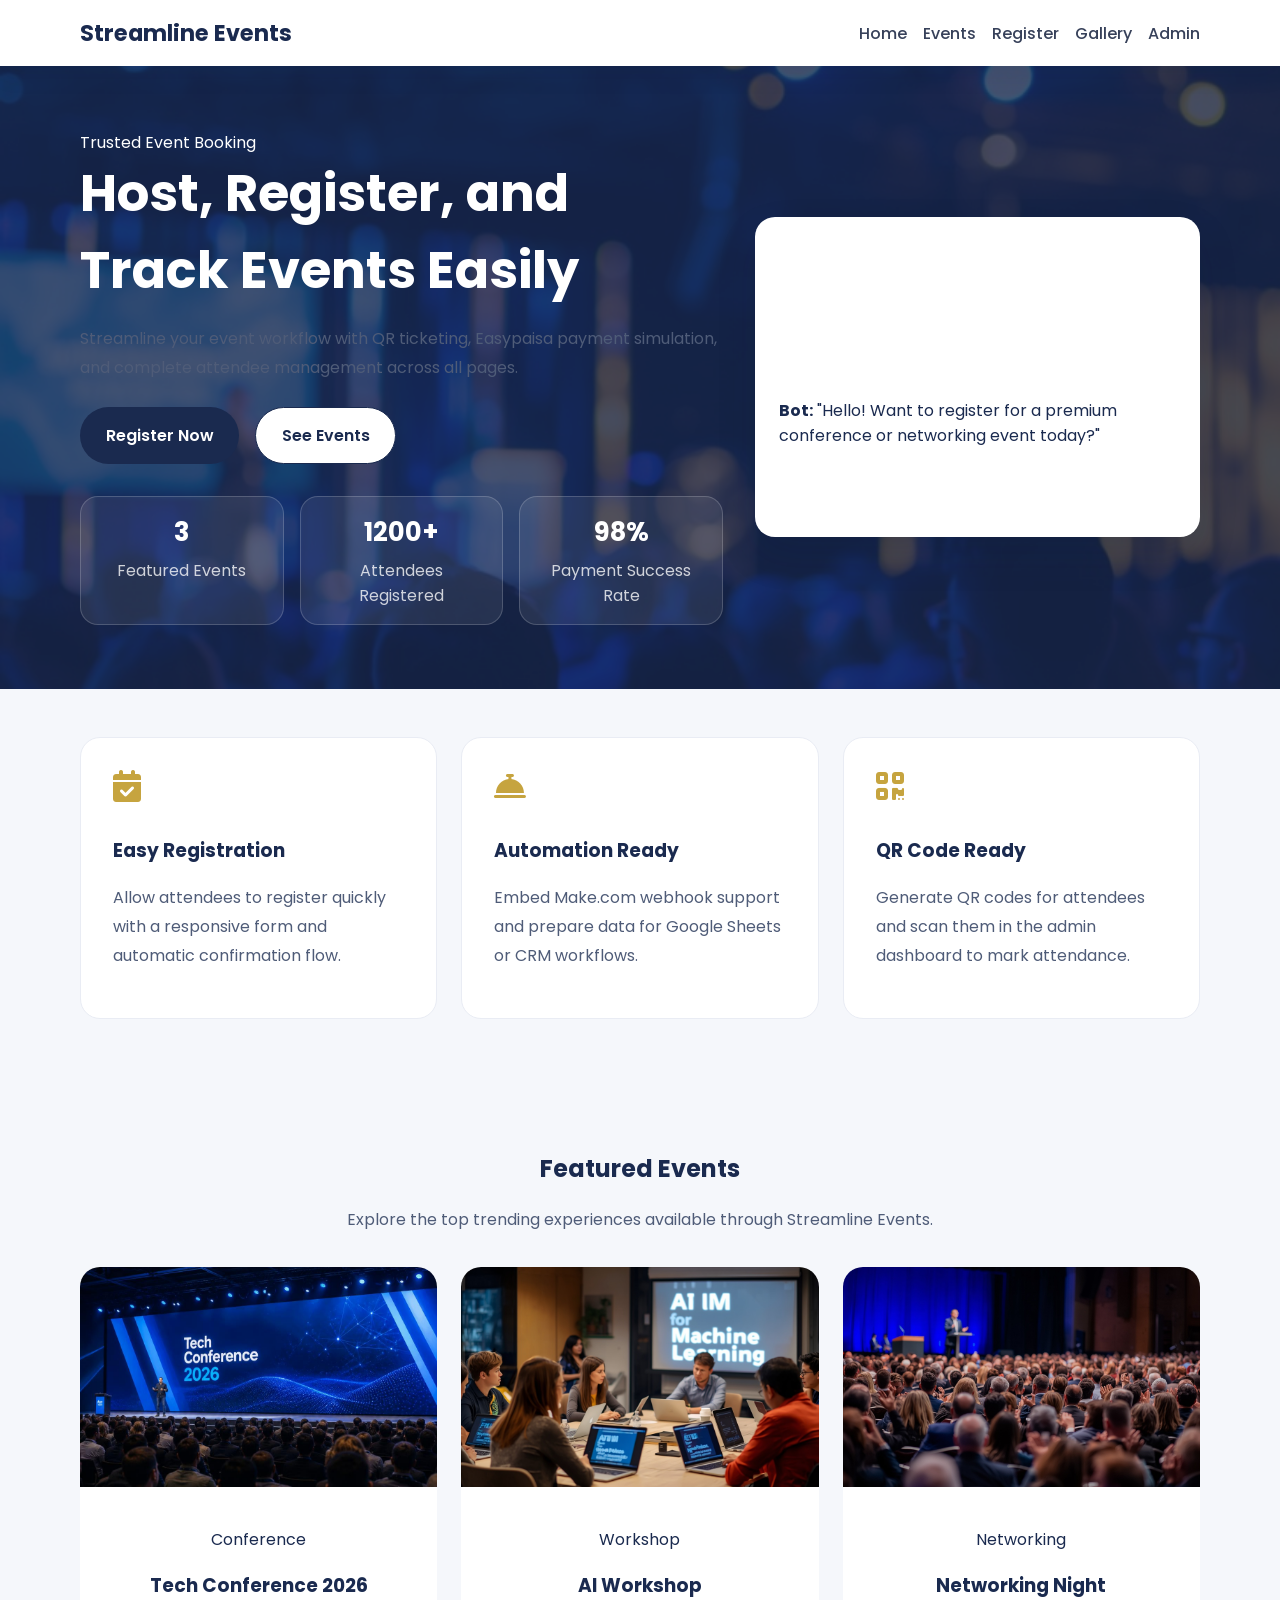
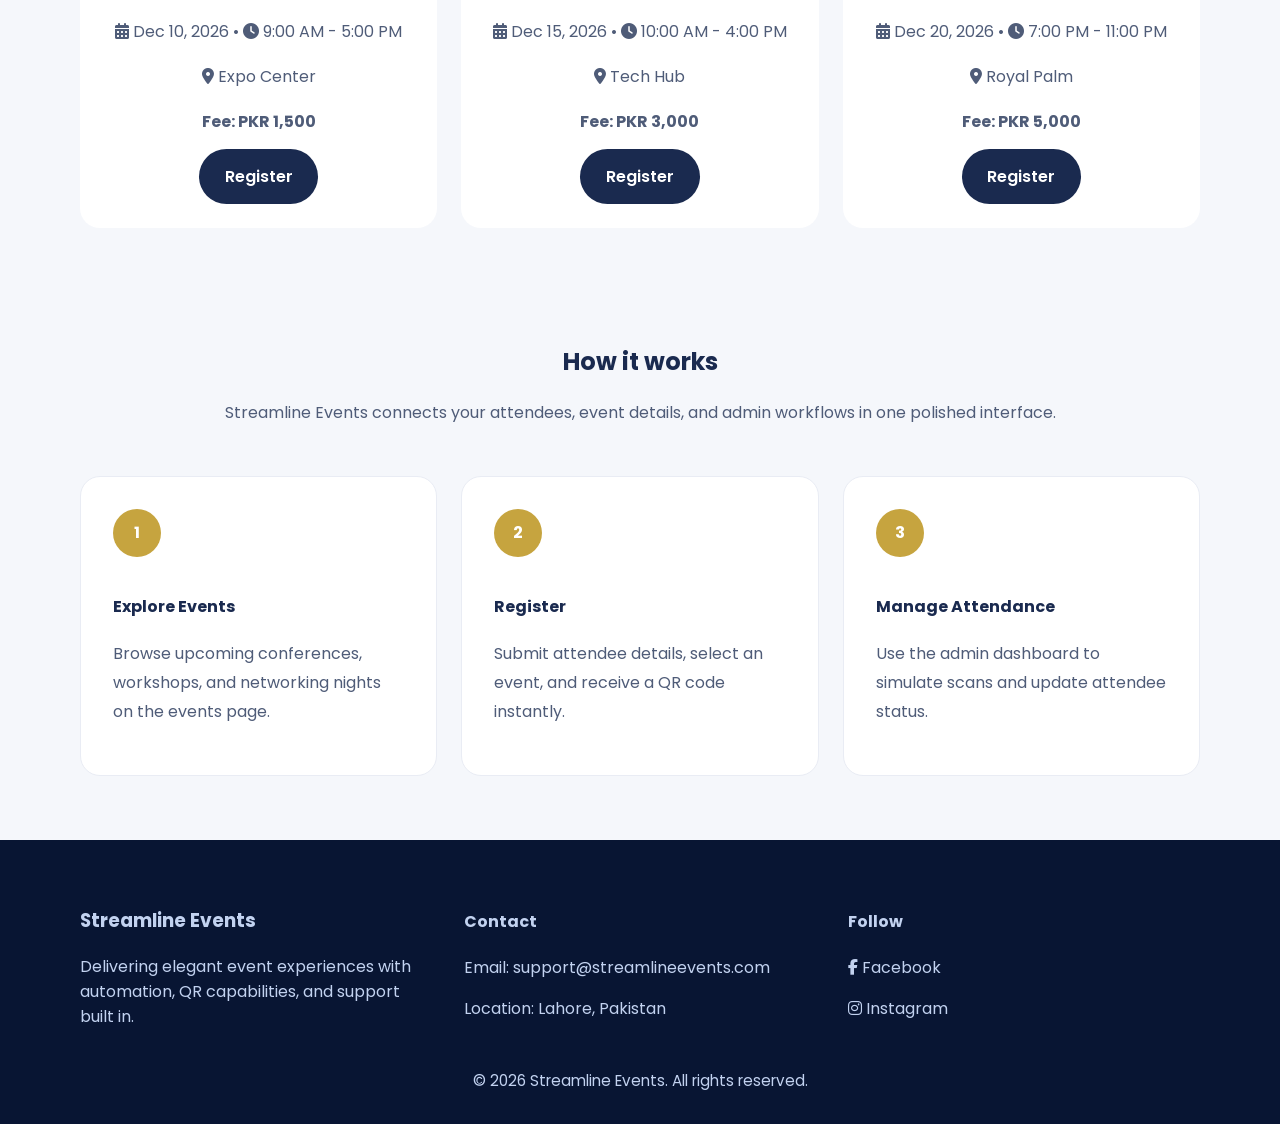
==== commit df5f6c2e: "Update index.html" ====
--- a/index.html
+++ b/index.html
@@ -21,7 +21,7 @@
         <a href="events.html">Events</a>
         <a href="register.html">Register</a>
         <a href="gallery.html">Gallery</a>
-        <a href="contact.html">Contact</a>
+    
         <a href="admin.html">Admin</a>
       </nav>
     </div>
@@ -175,5 +175,8 @@
   </script>
   <script src="https://cdn.botpress.com/webchat/v0/inject.js"></script>
 
+    <script src="https://cdn.botpress.cloud/webchat/v3.6/inject.js"></script>
+<script src="https://files.bpcontent.cloud/2026/06/07/11/20260607115938-YZKBG0G8.js" defer></script>
+    
 </body>
 </html>
